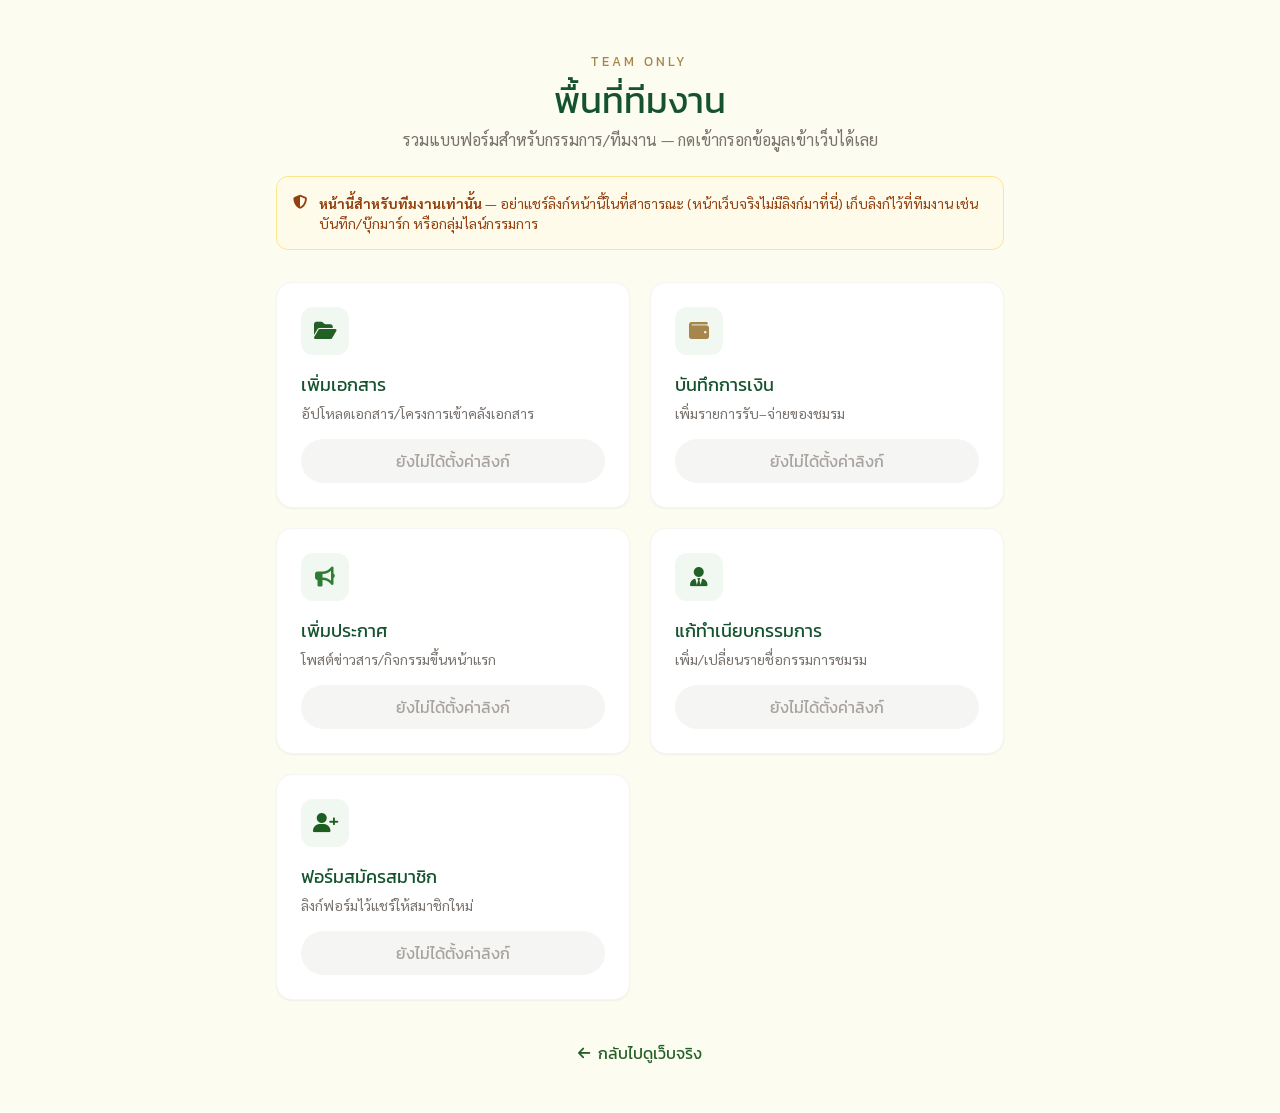
==== team.html @ fb2c1caa "Initial commit: Muslim Community KKU club website Static site with a Google Sheets/Forms no-code CMS" ====
<!DOCTYPE html>
<html lang="th">
<head>
<meta charset="UTF-8">
<meta name="viewport" content="width=device-width, initial-scale=1.0">
<meta name="robots" content="noindex, nofollow">
<title>พื้นที่ทีมงาน · ชมรมมุสลิม มอดินแดง</title>
<link rel="icon" type="image/png" href="assets/img/logo.png">
<link rel="preconnect" href="https://fonts.googleapis.com">
<link rel="preconnect" href="https://fonts.gstatic.com" crossorigin>
<link href="https://fonts.googleapis.com/css2?family=Kanit:wght@300;400;500;600;700&family=Sarabun:wght@300;400;500;600;700&display=swap" rel="stylesheet">
<link rel="stylesheet" href="https://cdnjs.cloudflare.com/ajax/libs/font-awesome/6.5.1/css/all.min.css">
<!-- Tailwind แบบไฟล์ในเว็บเอง (ไม่พึ่ง CDN) -->
<link rel="stylesheet" href="css/tailwind.css">
</head>
<body class="bg-cream font-sarabun text-stone-700 min-h-screen">
  <div class="max-w-3xl mx-auto px-5 py-12">

    <!-- header -->
    <div class="text-center">
      <span class="font-kanit text-gold-dark text-[13px] tracking-[0.25em] font-600">TEAM ONLY</span>
      <h1 class="font-kanit font-600 text-3xl sm:text-4xl text-green-900 mt-2">พื้นที่ทีมงาน</h1>
      <p class="text-stone-500 mt-2">รวมแบบฟอร์มสำหรับกรรมการ/ทีมงาน — กดเข้ากรอกข้อมูลเข้าเว็บได้เลย</p>
    </div>

    <!-- คำเตือน -->
    <div class="mt-6 flex items-start gap-3 bg-amber-50 border border-amber-200 text-amber-800 rounded-xl p-4 text-sm">
      <i class="fa-solid fa-shield-halved mt-0.5"></i>
      <p><b>หน้านี้สำหรับทีมงานเท่านั้น</b> — อย่าแชร์ลิงก์หน้านี้ในที่สาธารณะ (หน้าเว็บจริงไม่มีลิงก์มาที่นี่) เก็บลิงก์ไว้ที่ทีมงาน เช่น บันทึก/บุ๊กมาร์ก หรือกลุ่มไลน์กรรมการ</p>
    </div>

    <!-- ฟอร์ม -->
    <div id="formGrid" class="grid sm:grid-cols-2 gap-5 mt-8"></div>

    <div class="text-center mt-10">
      <a href="index.html" class="inline-flex items-center gap-2 text-green-700 font-kanit font-500 hover:gap-3 transition-all"><i class="fa-solid fa-arrow-left text-sm"></i> กลับไปดูเว็บจริง</a>
    </div>
  </div>

  <!-- โหลด config ใหม่เสมอ (กันแคช) เพื่อให้ลิงก์ที่เพิ่งแก้ขึ้นทันที -->
  <script>document.write('<scr'+'ipt src="js/config.js?t='+Date.now()+'"><\/scr'+'ipt>');</script>
  <script>
    const FORMS = [
      { key:'documents',     icon:'fa-folder-open', color:'green-700', title:'เพิ่มเอกสาร',       desc:'อัปโหลดเอกสาร/โครงการเข้าคลังเอกสาร' },
      { key:'finance',       icon:'fa-wallet',      color:'gold-dark', title:'บันทึกการเงิน',     desc:'เพิ่มรายการรับ–จ่ายของชมรม' },
      { key:'announcements', icon:'fa-bullhorn',    color:'green-600', title:'เพิ่มประกาศ',       desc:'โพสต์ข่าวสาร/กิจกรรมขึ้นหน้าแรก' },
      { key:'committee',     icon:'fa-user-tie',    color:'green-700', title:'แก้ทำเนียบกรรมการ', desc:'เพิ่ม/เปลี่ยนรายชื่อกรรมการชมรม' },
      { key:'membership',    icon:'fa-user-plus',   color:'green-800', title:'ฟอร์มสมัครสมาชิก',  desc:'ลิงก์ฟอร์มไว้แชร์ให้สมาชิกใหม่' },
    ];
    const F = (window.CONFIG && CONFIG.forms) || {};
    document.getElementById('formGrid').innerHTML = FORMS.map(f => {
      const url = F[f.key];
      const action = url
        ? `<a href="${url}" target="_blank" rel="noopener" class="mt-4 inline-flex items-center justify-center gap-2 bg-green-800 hover:bg-green-900 text-white font-kanit font-500 px-5 py-2.5 rounded-full transition w-full">เปิดฟอร์ม <i class="fa-solid fa-arrow-up-right-from-square text-xs"></i></a>`
        : `<span class="mt-4 inline-flex items-center justify-center gap-2 bg-stone-100 text-stone-400 font-kanit font-500 px-5 py-2.5 rounded-full w-full">ยังไม่ได้ตั้งค่าลิงก์</span>`;
      return `<div class="bg-white rounded-2xl border border-stone-100 shadow-sm p-6 flex flex-col">
        <span class="w-12 h-12 rounded-xl bg-green-50 text-${f.color} grid place-items-center text-xl mb-4"><i class="fa-solid ${f.icon}"></i></span>
        <h3 class="font-kanit font-600 text-lg text-green-900">${f.title}</h3>
        <p class="text-stone-500 text-sm mt-1 flex-1">${f.desc}</p>
        ${action}
      </div>`;
    }).join('');
  </script>
</body>
</html>
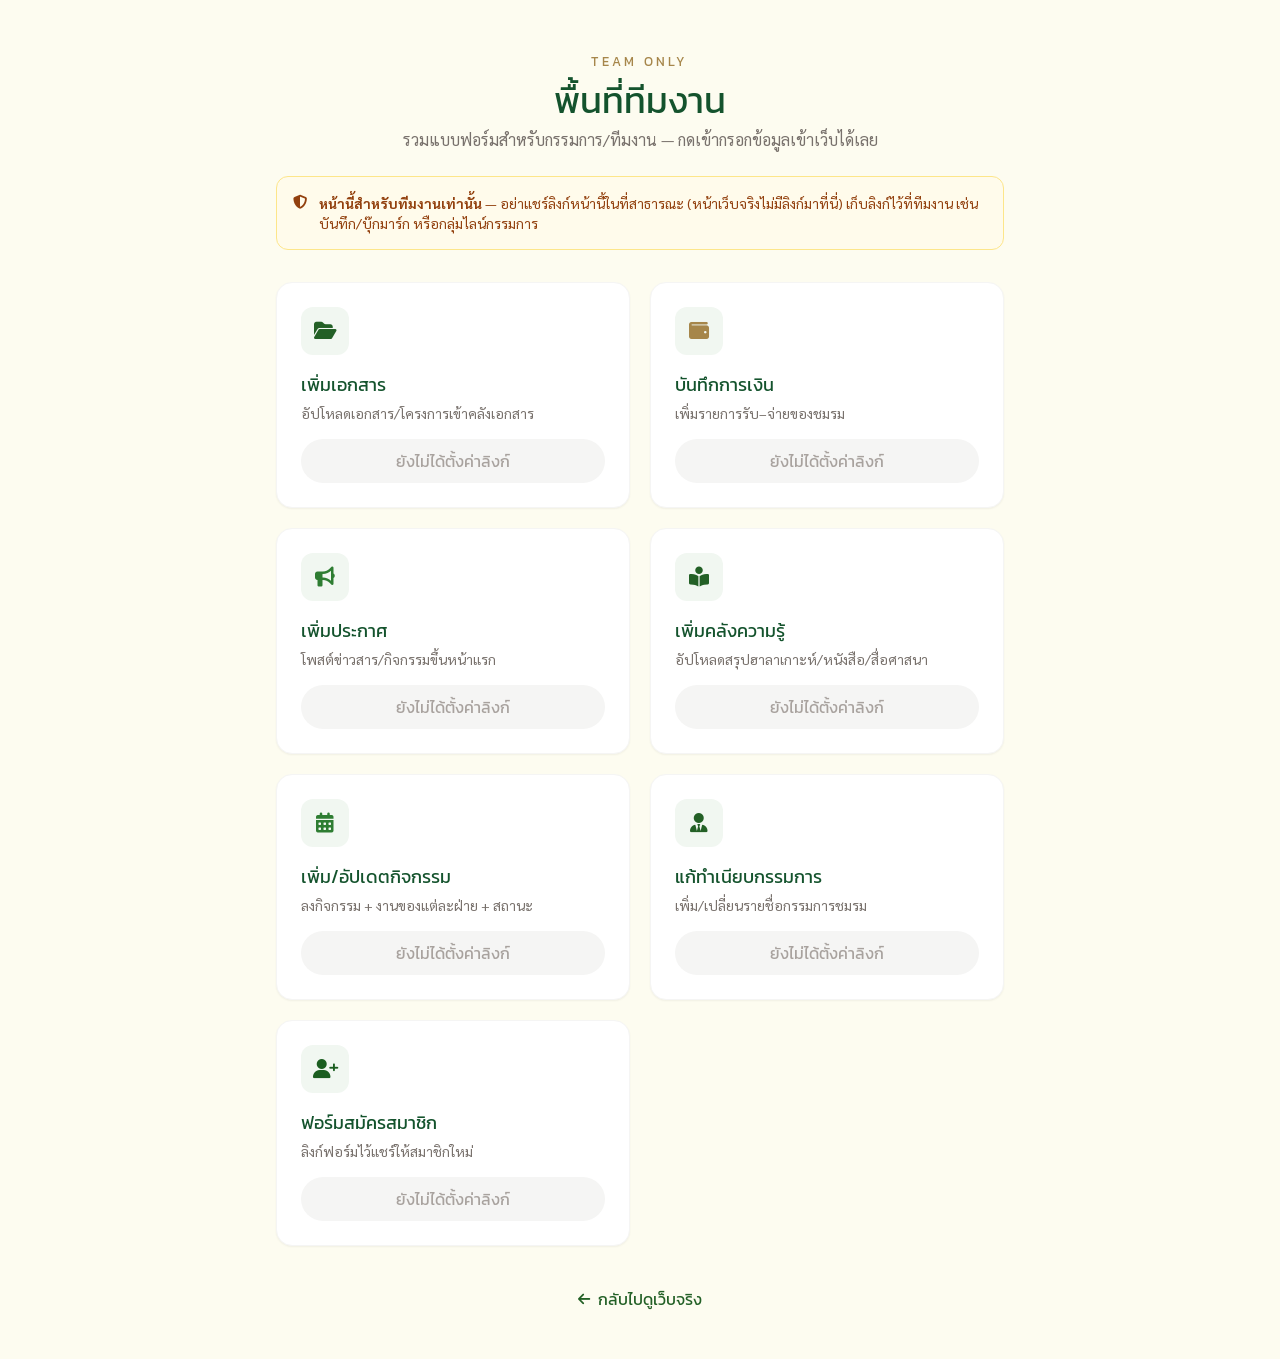
==== commit 015bb2c3: "เพิ่มตัวอ่านไฟล์ในเว็บ (Viewer) + เดดไลน์รายฝ่ายในตารางกิจกรรม - viewer.js: ป็อปอัปเปิดอ่าน PDF/รูป/" ====
--- a/team.html
+++ b/team.html
@@ -44,6 +44,8 @@
       { key:'documents',     icon:'fa-folder-open', color:'green-700', title:'เพิ่มเอกสาร',       desc:'อัปโหลดเอกสาร/โครงการเข้าคลังเอกสาร' },
       { key:'finance',       icon:'fa-wallet',      color:'gold-dark', title:'บันทึกการเงิน',     desc:'เพิ่มรายการรับ–จ่ายของชมรม' },
       { key:'announcements', icon:'fa-bullhorn',    color:'green-600', title:'เพิ่มประกาศ',       desc:'โพสต์ข่าวสาร/กิจกรรมขึ้นหน้าแรก' },
+      { key:'knowledge',     icon:'fa-book-open-reader', color:'green-700', title:'เพิ่มคลังความรู้', desc:'อัปโหลดสรุปฮาลาเกาะห์/หนังสือ/สื่อศาสนา' },
+      { key:'events',        icon:'fa-calendar-days', color:'green-600', title:'เพิ่ม/อัปเดตกิจกรรม', desc:'ลงกิจกรรม + งานของแต่ละฝ่าย + สถานะ' },
       { key:'committee',     icon:'fa-user-tie',    color:'green-700', title:'แก้ทำเนียบกรรมการ', desc:'เพิ่ม/เปลี่ยนรายชื่อกรรมการชมรม' },
       { key:'membership',    icon:'fa-user-plus',   color:'green-800', title:'ฟอร์มสมัครสมาชิก',  desc:'ลิงก์ฟอร์มไว้แชร์ให้สมาชิกใหม่' },
     ];
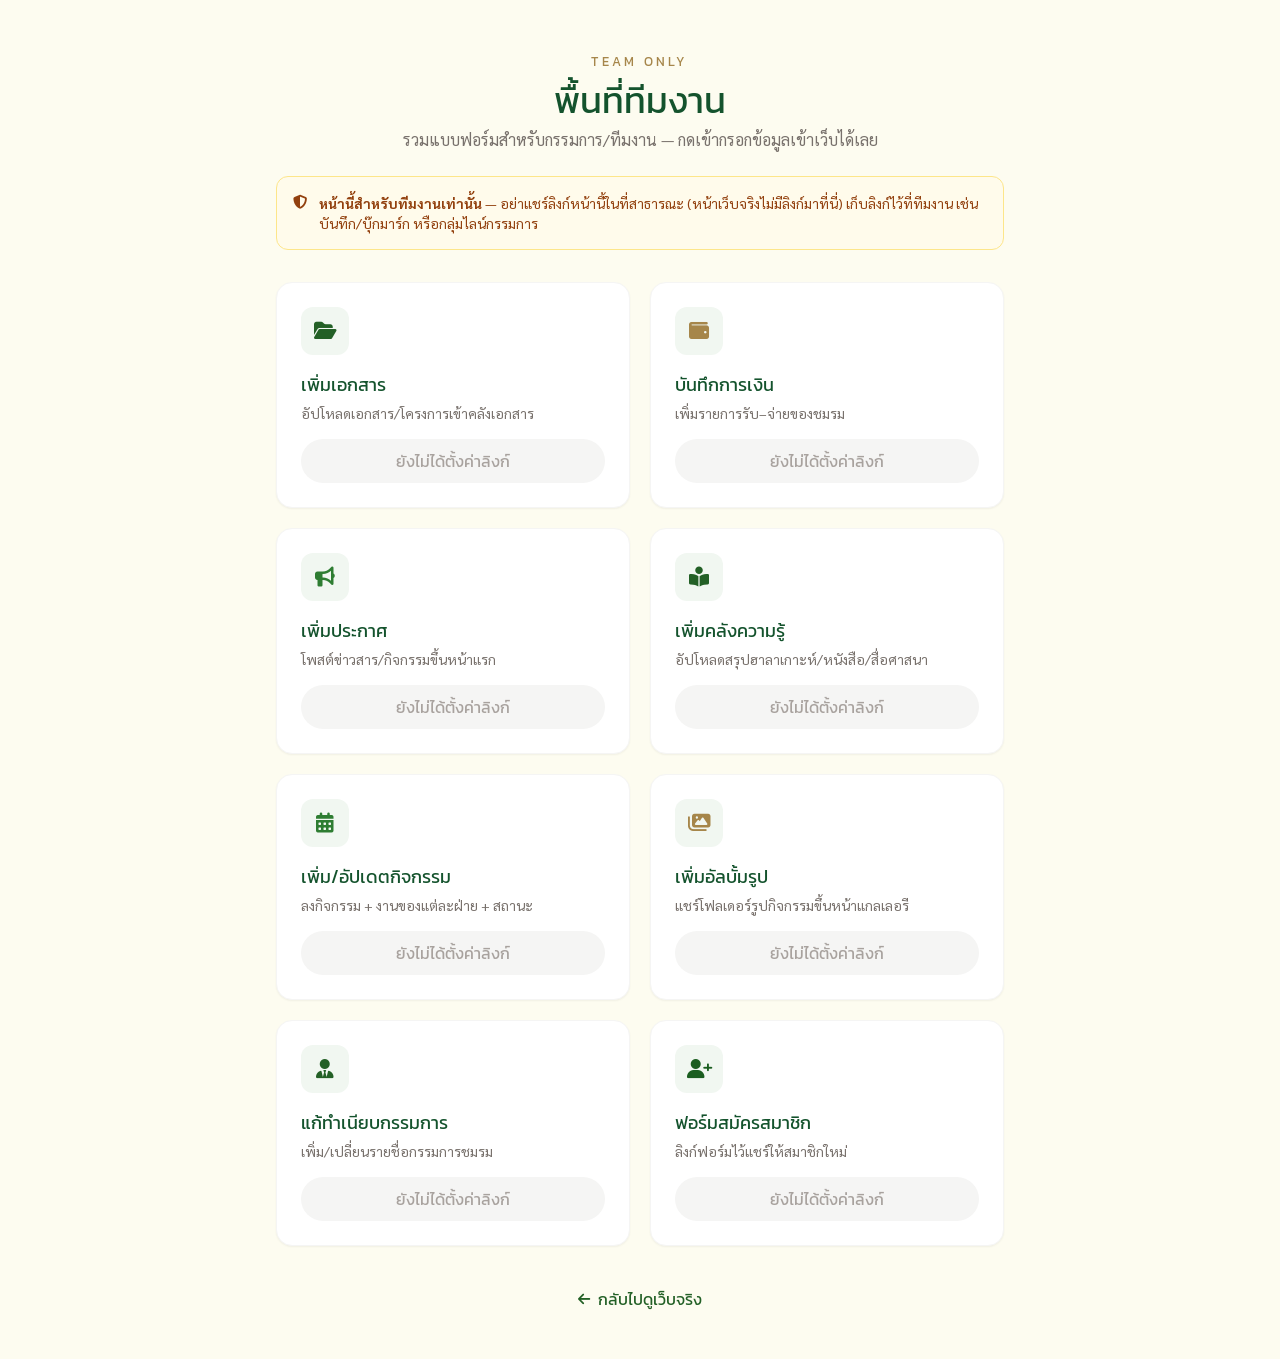
==== commit 7f2ee46d: "เพิ่มหน้าแกลเลอรีภาพกิจกรรม — อัลบั้มรูปจากโฟลเดอร์ไดรฟ์ ดูรูปในเว็บเลย ฟีเจอร์เรียกคนกลับเข้าเว็บ: " ====
--- a/team.html
+++ b/team.html
@@ -46,20 +46,29 @@
       { key:'announcements', icon:'fa-bullhorn',    color:'green-600', title:'เพิ่มประกาศ',       desc:'โพสต์ข่าวสาร/กิจกรรมขึ้นหน้าแรก' },
       { key:'knowledge',     icon:'fa-book-open-reader', color:'green-700', title:'เพิ่มคลังความรู้', desc:'อัปโหลดสรุปฮาลาเกาะห์/หนังสือ/สื่อศาสนา' },
       { key:'events',        icon:'fa-calendar-days', color:'green-600', title:'เพิ่ม/อัปเดตกิจกรรม', desc:'ลงกิจกรรม + งานของแต่ละฝ่าย + สถานะ' },
+      { key:'gallery',       icon:'fa-images',      color:'gold-dark', title:'เพิ่มอัลบั้มรูป',    desc:'แชร์โฟลเดอร์รูปกิจกรรมขึ้นหน้าแกลเลอรี' },
       { key:'committee',     icon:'fa-user-tie',    color:'green-700', title:'แก้ทำเนียบกรรมการ', desc:'เพิ่ม/เปลี่ยนรายชื่อกรรมการชมรม' },
       { key:'membership',    icon:'fa-user-plus',   color:'green-800', title:'ฟอร์มสมัครสมาชิก',  desc:'ลิงก์ฟอร์มไว้แชร์ให้สมาชิกใหม่' },
     ];
     const F = (window.CONFIG && CONFIG.forms) || {};
+    const S = (window.CONFIG && CONFIG.sheetEdit) || {};   // ลิงก์ "แก้ไขในชีต" (ตั้งใน config.js ข้อ 3.1)
     document.getElementById('formGrid').innerHTML = FORMS.map(f => {
-      const url = F[f.key];
+      const url = F[f.key], sheet = S[f.key];
+      // ปุ่มหลัก: ฟอร์ม → ถ้าไม่มีฟอร์มแต่มีชีต (เช่น ตารางกิจกรรมที่แก้ในชีตสะดวกกว่า) → เปิดชีตแทน
       const action = url
         ? `<a href="${url}" target="_blank" rel="noopener" class="mt-4 inline-flex items-center justify-center gap-2 bg-green-800 hover:bg-green-900 text-white font-kanit font-500 px-5 py-2.5 rounded-full transition w-full">เปิดฟอร์ม <i class="fa-solid fa-arrow-up-right-from-square text-xs"></i></a>`
-        : `<span class="mt-4 inline-flex items-center justify-center gap-2 bg-stone-100 text-stone-400 font-kanit font-500 px-5 py-2.5 rounded-full w-full">ยังไม่ได้ตั้งค่าลิงก์</span>`;
+        : (sheet
+          ? `<a href="${sheet}" target="_blank" rel="noopener" class="mt-4 inline-flex items-center justify-center gap-2 bg-green-800 hover:bg-green-900 text-white font-kanit font-500 px-5 py-2.5 rounded-full transition w-full"><i class="fa-solid fa-table-cells"></i> เปิดชีต</a>`
+          : `<span class="mt-4 inline-flex items-center justify-center gap-2 bg-stone-100 text-stone-400 font-kanit font-500 px-5 py-2.5 rounded-full w-full">ยังไม่ได้ตั้งค่าลิงก์</span>`);
+      // ลิงก์รอง: กรอกผิด/อยากลบ → แก้ในชีตได้เลย (โชว์เมื่อมีทั้งฟอร์มและชีต)
+      const edit = (url && sheet)
+        ? `<a href="${sheet}" target="_blank" rel="noopener" class="mt-2 inline-flex items-center justify-center gap-1.5 text-[13px] font-kanit text-stone-400 hover:text-green-700 transition"><i class="fa-solid fa-pen-to-square text-xs"></i> กรอกผิด? แก้ไขในชีต</a>`
+        : '';
       return `<div class="bg-white rounded-2xl border border-stone-100 shadow-sm p-6 flex flex-col">
         <span class="w-12 h-12 rounded-xl bg-green-50 text-${f.color} grid place-items-center text-xl mb-4"><i class="fa-solid ${f.icon}"></i></span>
         <h3 class="font-kanit font-600 text-lg text-green-900">${f.title}</h3>
         <p class="text-stone-500 text-sm mt-1 flex-1">${f.desc}</p>
-        ${action}
+        ${action}${edit}
       </div>`;
     }).join('');
   </script>
